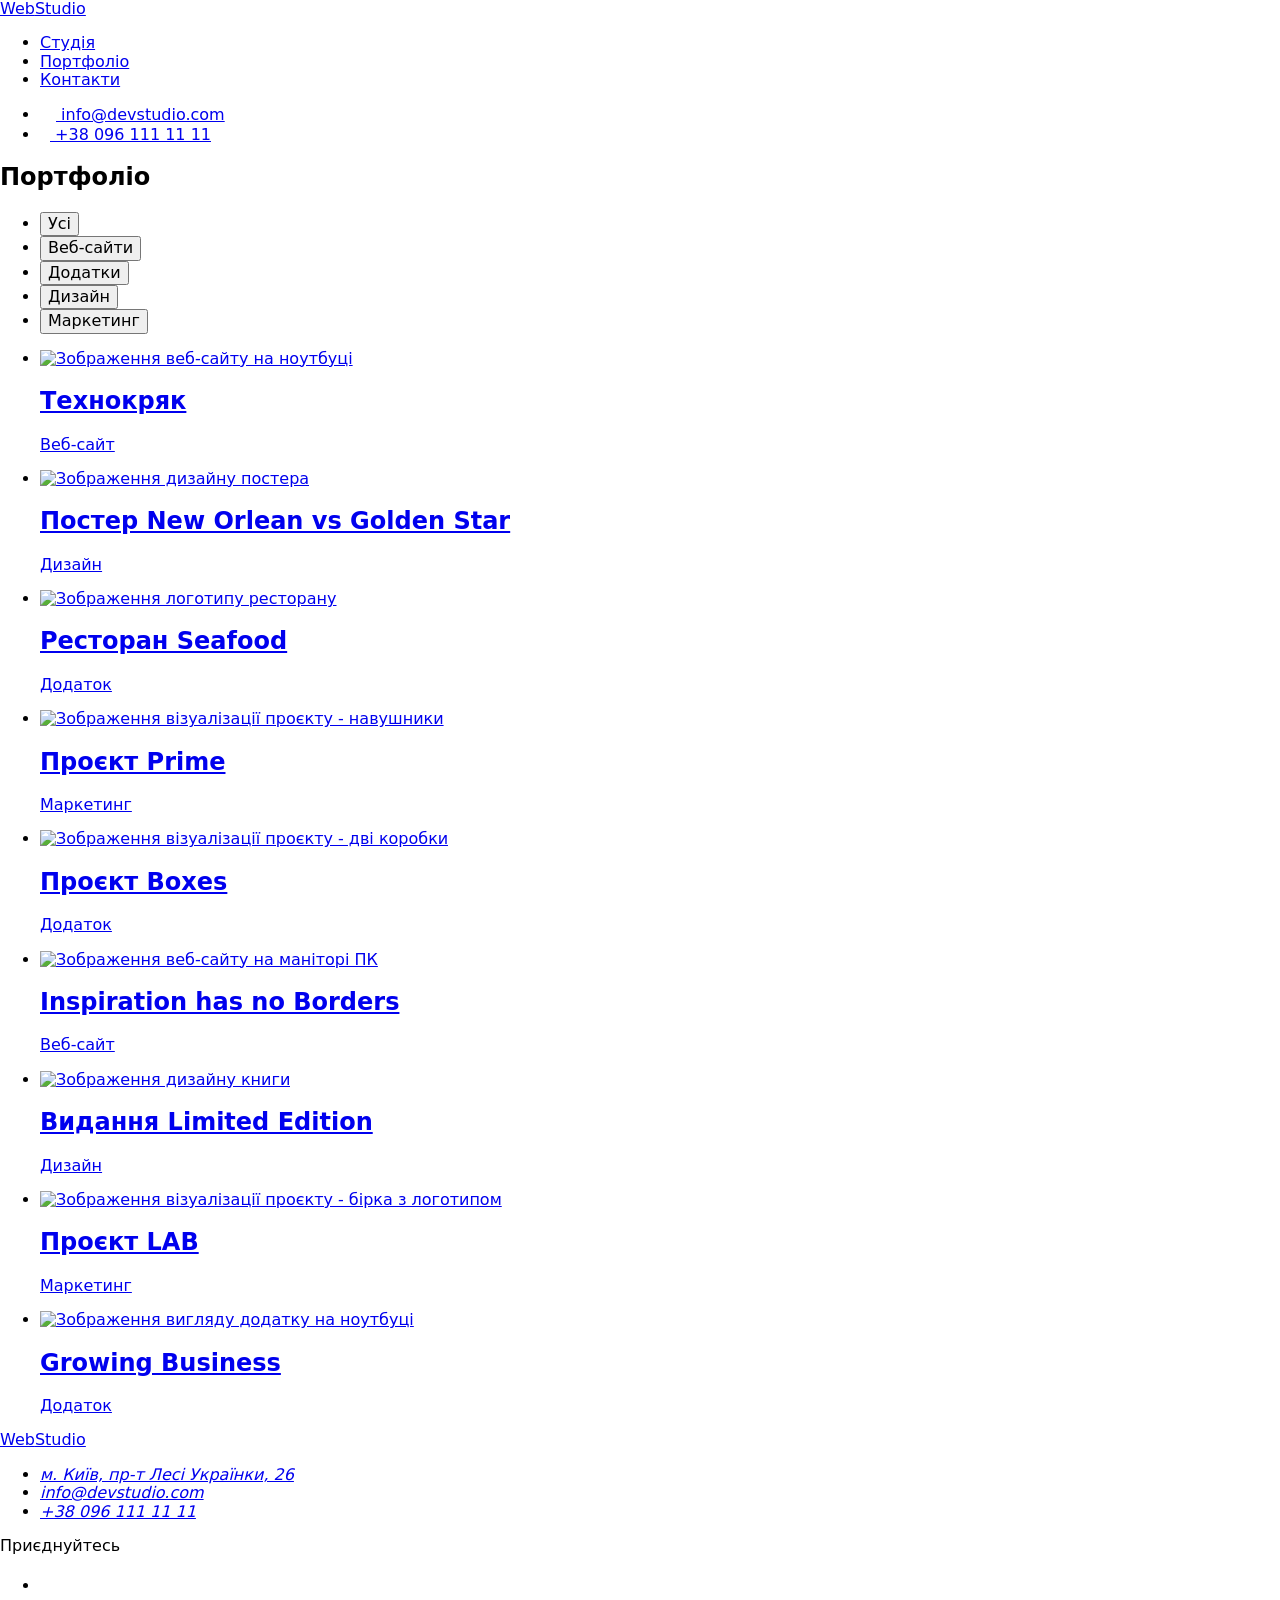
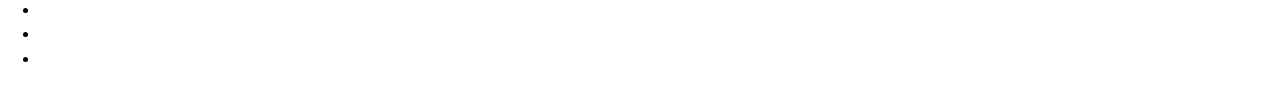
==== portfolio.html @ 33d0b81c "Create portfolio.html" ====
<!DOCTYPE html>
<html lang="uk">
  <head>
    <meta charset="UTF-8" />
    <meta http-equiv="X-UA-Compatible" content="IE=edge" />
    <meta name="viewport" content="width=device-width, initial-scale=1.0" />
    <title>Веб-студія сторінка портфоліо</title>
    <link
      href="https://fonts.googleapis.com/css2?family=Raleway:wght@700&family=Roboto:wght@400;500;700;900&display=swap"
      rel="stylesheet"
    />
    <link
      rel="stylesheet"
      href="https://cdnjs.cloudflare.com/ajax/libs/modern-normalize/1.1.0/modern-normalize.min.css"
      integrity="sha512-wpPYUAdjBVSE4KJnH1VR1HeZfpl1ub8YT/NKx4PuQ5NmX2tKuGu6U/JRp5y+Y8XG2tV+wKQpNHVUX03MfMFn9Q=="
      crossorigin="anonymous"
      referrerpolicy="no-referrer"
    />
    <link rel="stylesheet" href="./css/styles.css" />
  </head>
  <body>
    <header class="header">
      <div class="container site-header">
        <nav class="nav">
          <a href="./index.html" class="logo">Web<span class="logo-header">Studio</span></a>
          <ul class="site-nav">
            <li class="item"><a href="./index.html" class="link">Студія</a></li>
            <li class="item"><a href="./portfolio.html" class="link current">Портфоліо</a></li>
            <li class="item"><a href="#" class="link">Контакти</a></li>
          </ul>
        </nav>
        <ul class="header-contacts">
          <li class="item">
            <a href="mailto:info@devstudio.com" class="contacts">
              <svg class="header-contacts-icon" width="16" height="12">
                <use href="./images/sprite.svg#icon-envelope"></use>
              </svg>
              info@devstudio.com
            </a>
          </li>
          <li class="item">
            <a href="tel:+380961111111" class="contacts">
              <svg class="header-contacts-icon" width="10" height="16">
                <use href="./images/sprite.svg#icon-smartphone"></use>
              </svg>
              +38 096 111 11 11
            </a>
          </li>
        </ul>
      </div>
    </header>
    <main>
      <section class="section">
        <div class="container">
          <h1 class="visually-hidden">Портфоліо</h1>
          <ul class="portfolio-filter">
            <li><button type="button" class="filter-button">Усі</button></li>
            <li><button type="button" class="filter-button">Веб-сайти</button></li>
            <li><button type="button" class="filter-button">Додатки</button></li>
            <li><button type="button" class="filter-button">Дизайн</button></li>
            <li><button type="button" class="filter-button">Маркетинг</button></li>
          </ul>
          <ul class="portfolio-list">
            <li class="portfolio-card">
              <a href="#" class="portfolio-card-link">
                <img src="./images/portfolio1.jpg" alt="Зображення веб-сайту на ноутбуці" width="370" />
                <div class="portfolio-card-bottom">
                  <h2 class="title">Технокряк</h2>
                  <p class="text">Веб-сайт</p>
                </div>
              </a>
            </li>
            <li class="portfolio-card">
              <a href="#" class="portfolio-card-link">
                <img src="./images/portfolio2.jpg" alt="Зображення дизайну постера" width="370" />
                <div class="portfolio-card-bottom">
                  <h2 class="title">Постер New Orlean vs Golden Star</h2>
                  <p class="text">Дизайн</p>
                </div>
              </a>
            </li>
            <li class="portfolio-card">
              <a href="#" class="portfolio-card-link">
                <img src="./images/portfolio3.jpg" alt="Зображення логотипу ресторану" width="370" />
                <div class="portfolio-card-bottom">
                  <h2 class="title">Ресторан Seafood</h2>
                  <p class="text">Додаток</p>
                </div>
              </a>
            </li>
            <li class="portfolio-card">
              <a href="#" class="portfolio-card-link">
                <img src="./images/portfolio4.jpg" alt="Зображення візуалізації проєкту - навушники" width="370" />
                <div class="portfolio-card-bottom">
                  <h2 class="title">Проєкт Prime</h2>
                  <p class="text">Маркетинг</p>
                </div>
              </a>
            </li>
            <li class="portfolio-card">
              <a href="#" class="portfolio-card-link">
                <img src="./images/portfolio5.jpg" alt="Зображення візуалізації проєкту - дві коробки" width="370" />
                <div class="portfolio-card-bottom">
                  <h2 class="title">Проєкт Boxes</h2>
                  <p class="text">Додаток</p>
                </div>
              </a>
            </li>
            <li class="portfolio-card">
              <a href="#" class="portfolio-card-link">
                <img src="./images/portfolio6.jpg" alt="Зображення веб-сайту на маніторі ПК" width="370" />
                <div class="portfolio-card-bottom">
                  <h2 class="title">Inspiration has no Borders</h2>
                  <p class="text">Веб-сайт</p>
                </div>
              </a>
            </li>
            <li class="portfolio-card">
              <a href="#" class="portfolio-card-link">
                <img src="./images/portfolio7.jpg" alt="Зображення дизайну книги" width="370" />
                <div class="portfolio-card-bottom">
                  <h2 class="title">Видання Limited Edition</h2>
                  <p class="text">Дизайн</p>
                </div>
              </a>
            </li>
            <li class="portfolio-card">
              <a href="#" class="portfolio-card-link">
                <img
                  src="./images/portfolio8.jpg"
                  alt="Зображення візуалізації проєкту - бірка з логотипом"
                  width="370"
                />
                <div class="portfolio-card-bottom">
                  <h2 class="title">Проєкт LAB</h2>
                  <p class="text">Маркетинг</p>
                </div>
              </a>
            </li>
            <li class="portfolio-card">
              <a href="#" class="portfolio-card-link">
                <img src="./images/portfolio9.jpg" alt="Зображення вигляду додатку на ноутбуці" width="370" />
                <div class="portfolio-card-bottom">
                  <h2 class="title">Growing Business</h2>
                  <p class="text">Додаток</p>
                </div>
              </a>
            </li>
          </ul>
        </div>
      </section>
    </main>
    <footer>
      <div class="container footer">
        <div>
          <a href="./index.html" class="logo">Web<span class="logo-footer">Studio</span></a>
          <address>
            <ul class="footer-contacts">
              <li>
                <a
                  href="https://goo.gl/maps/CPtrU1FHBa2aNyZL9"
                  target="_blank"
                  rel="noopener noreferrer nofollow"
                  class="contacts address"
                  >м. Київ, пр-т Лесі Українки, 26
                </a>
              </li>
              <li>
                <a href="mailto:info@devstudio.com" class="contacts mailo">info@devstudio.com</a>
              </li>
              <li>
                <a href="tel:+380961111111" class="contacts tel">+38 096 111 11 11</a>
              </li>
            </ul>
          </address>
        </div>
        <div class="socials">
          <p class="socials-invite">Приєднуйтесь</p>
          <ul class="socials-list">
            <li class="socials-item">
              <a href="#" aria-label="Посилання на Instagram" class="socials-link-footer">
                <svg class="socials-icon-footer" width="20" height="20">
                  <use href="./images/sprite.svg#icon-instagram"></use>
                </svg>
              </a>
            </li>
            <li class="socials-item">
              <a href="#" aria-label="Посилання на Twitter" class="socials-link-footer">
                <svg class="socials-icon-footer" width="20" height="20">
                  <use href="./images/sprite.svg#icon-twitter"></use>
                </svg>
              </a>
            </li>
            <li class="socials-item">
              <a href="#" aria-label="Посилання на Facebook" class="socials-link-footer">
                <svg class="socials-icon-footer" width="20" height="20">
                  <use href="./images/sprite.svg#icon-facebook"></use>
                </svg>
              </a>
            </li>
            <li class="socials-item">
              <a href="#" aria-label="Посилання на Linkedin" class="socials-link-footer">
                <svg class="socials-icon-footer" width="20" height="20">
                  <use href="./images/sprite.svg#icon-linkedin"></use>
                </svg>
              </a>
            </li>
          </ul>
        </div>
      </div>
    </footer>
  </body>
</html>
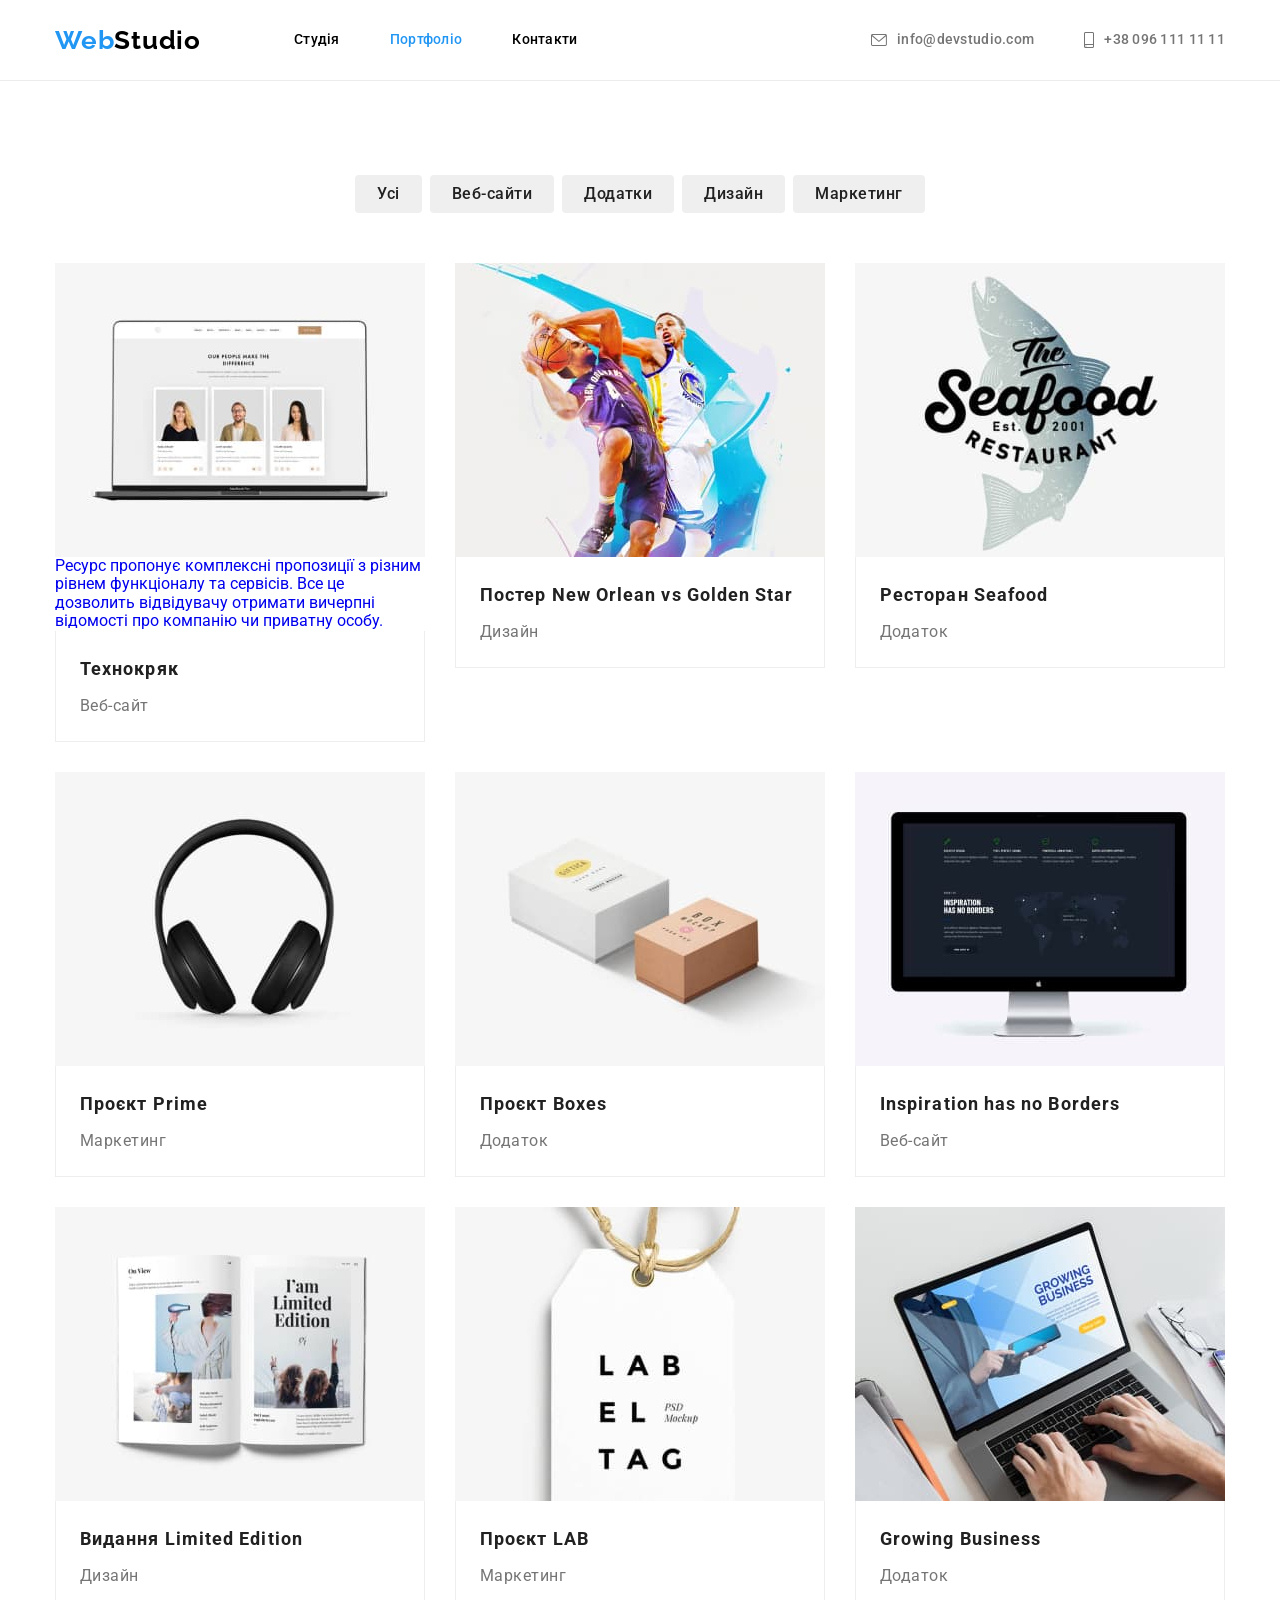
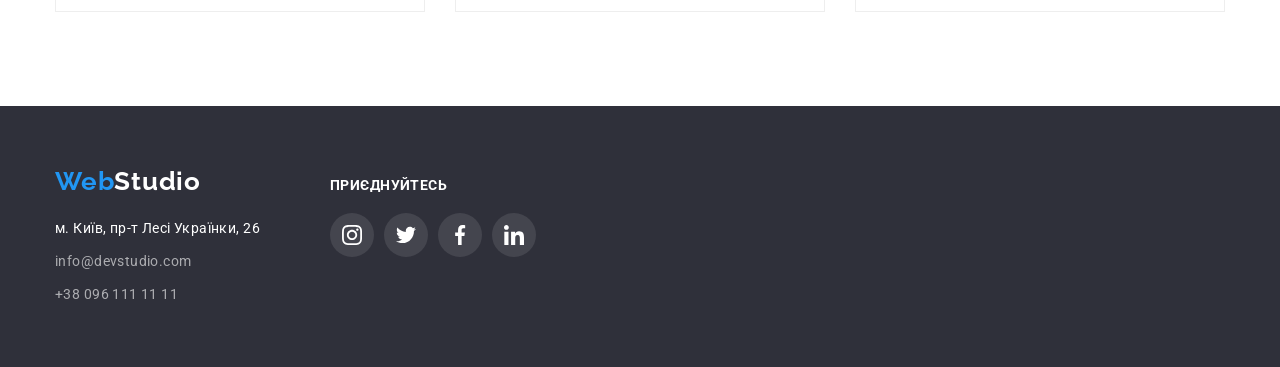
==== commit b08cb8dd: "Update portfolio.html" ====
--- a/portfolio.html
+++ b/portfolio.html
@@ -63,7 +63,13 @@
           <ul class="portfolio-list">
             <li class="portfolio-card">
               <a href="#" class="portfolio-card-link">
-                <img src="./images/portfolio1.jpg" alt="Зображення веб-сайту на ноутбуці" width="370" />
+                <div class="card-thumb">
+                  <img src="./images/portfolio1.jpg" alt="Зображення веб-сайту на ноутбуці" width="370" />
+                  <p class="card-discr">
+                    Ресурс пропонує комплексні пропозиції з різним рівнем функціоналу та сервісів. Все це дозволить
+                    відвідувачу отримати вичерпні відомості про компанію чи приватну особу.
+                  </p>
+                </div>
                 <div class="portfolio-card-bottom">
                   <h2 class="title">Технокряк</h2>
                   <p class="text">Веб-сайт</p>
--- a/css/styles.css
+++ b/css/styles.css
@@ -0,0 +1,580 @@
+/* common css */
+
+:root {
+    --accent-color: #2196F3;
+    --main-color-text: #212121;
+    --secondary-color-text: #757575;
+    --logo-color-text: #000000;
+    --white-color-text: #FFFFFF;
+    --main-color-bg: #FFFFFF;
+    --secondary-color-bg: #F5F4FA;
+    --footer-color-bg: #2F303A;
+    --active-button: #188CE8;
+    --card-border-color: #EEEEEE;
+    --hero-color-bg: #C4C4C4;
+    --contacts-footer: rgba(255, 255, 255, 0.6);
+}
+
+body {
+    font-family: 'Roboto', sans-serif;
+    background-color: var(--main-color-bg);
+    color: var(--secondary-color-text)
+}
+
+/* reset */
+p,
+h1,
+h2,
+h3,
+h4,
+h5,
+h6 {
+    margin: 0;
+}
+
+ul,
+ol {
+    margin: 0;
+    padding-left: 0;
+}
+
+img {
+    display: block;
+    max-width: 100%;
+    height: auto;
+}
+/* ----- */
+
+.container {
+    width: 1200px;
+    padding-left: 15px;
+    padding-right: 15px;
+    margin: 0 auto;
+}
+
+.visually-hidden {
+    position: absolute;
+    white-space: nowrap;
+    width: 1px;
+    height: 1px;
+    overflow: hidden;
+    border: 0;
+    padding: 0;
+    clip: rect(0 0 0 0);
+    clip-path: inset(50%);
+    margin: -1px;
+}
+
+ul {
+    list-style: none;
+}
+
+a {
+    text-decoration: none;
+}
+
+button {
+    display: inline-block;
+    border-radius: 4px;
+    font-family: inherit;
+    cursor: pointer;
+    border: transparent;
+}
+
+.section {
+    padding-top: 94px;
+    padding-bottom: 94px;
+}
+
+.logo {
+    font-family: 'Raleway';
+    font-style: normal;
+    font-weight: 700;
+    font-size: 26px;
+    line-height: 1.19;
+    letter-spacing: 0.03em;
+    color: var(--accent-color);
+}
+
+.logo-header {
+    color: var(--logo-color-text);
+}
+
+.logo-footer {
+    color: var(--white-color-text);
+}
+
+/* header */
+/* site nav */
+.link {
+    font-style: normal;
+    font-weight: 500;
+    font-size: 14px;
+    line-height: 1.14;
+    letter-spacing: 0.02em;
+}
+
+.nav {
+    display: flex;
+    align-items: center;
+}
+
+.site-nav {
+    display: flex;
+    margin-left: 93px;
+    
+}
+
+.site-nav .item {
+    margin-right: 50px;
+}
+
+.site-nav .item:last-child {
+    margin-right: 0;
+}
+
+.site-nav .link {
+    display: block;
+    padding-top: 32px;
+    padding-bottom: 32px;
+    color: var(--logo-color-text);
+}
+
+.site-nav .link:hover,
+.site-nav .link:focus {
+    color: var(--accent-color);
+}
+
+.site-nav .link.current {
+    color: var(--accent-color);
+} 
+
+.header {
+    border-bottom: 1px solid #ECECEC;
+}
+
+.site-header {
+    display: flex; 
+}
+
+.header-contacts {
+    display: flex;
+    margin-left: auto;
+}
+
+.header-contacts .item:not(:last-child) {
+    margin-right: 50px;
+}
+
+.header-contacts .contacts {
+    display: flex;
+    align-items: center;
+    padding-top: 32px;
+    padding-bottom: 32px;
+    font-style: normal;
+    font-weight: 500;
+    font-size: 14px;
+    line-height: 1.14;
+    letter-spacing: 0.02em;
+    color: var(--secondary-color-text);
+}
+.header-contacts .contacts:hover,
+.header-contacts .contacts:focus {
+    color: var(--accent-color);
+}
+
+.header-contacts-icon {
+    margin-right: 10px;
+    fill: var(--secondary-color-text);
+}
+
+.header-contacts .contacts:hover .header-contacts-icon,
+.header-contacts .contacts:focus .header-contacts-icon {
+    fill: var(--accent-color);
+}
+
+/* footer */
+footer {
+    padding-top: 60px;
+    padding-bottom: 60px;
+    background-color: var(--footer-color-bg);
+}
+
+address {
+    margin-top: 20px;
+    font-style: normal;
+}
+
+.footer-contacts .address {
+    font-size: 14px;
+    line-height: 1.71;
+    letter-spacing: 0.03em;
+    color: var(--white-color-text);
+}
+
+.footer-contacts .address:hover,
+.footer-contacts .address:focus {
+    color: var(--accent-color);
+}
+
+.footer-contacts .mailo,
+.footer-contacts .tel {
+    display: block;
+    margin-top: 9px;
+    font-size: 14px;
+    line-height: 1.71;
+    letter-spacing: 0.03em;
+    color: var(--contacts-footer);
+}
+
+.footer-contacts .mailo:hover,
+.footer-contacts .mailo:focus {
+    color: var(--accent-color);
+}
+
+.footer-contacts .tel:hover,
+.footer-contacts .tel:focus {
+    color: var(--accent-color);
+}
+
+.footer {
+    display: flex;
+    align-items: baseline;
+
+}
+
+.socials {
+    margin-left: 70px;
+}
+
+.socials-invite {
+    margin-bottom: 20px;
+    font-style: normal;
+    font-weight: 700;
+    font-size: 14px;
+    line-height: 16px;
+    letter-spacing: 0.03em;
+    text-transform: uppercase;
+    color: var(--white-color-text)
+}
+
+.socials-list {
+    display: flex;
+    justify-content: center;
+    gap: 10px;
+}
+
+.socials-item {
+    width: 44px;
+    height: 44px;
+}
+
+.socials-link-footer {
+    display: flex;
+    align-items: center;
+    justify-content: center;
+    width: 100%;
+    height: 100%;
+    background-color: rgba(255, 255, 255, 0.1);
+    border-radius: 50%;
+}
+
+.socials-icon-footer {
+    fill: var(--white-color-text);
+}
+
+.socials-link-footer:hover,
+.socials-link-footer:focus {
+    background-color: var(--accent-color);
+}
+
+
+/* index.html css */
+
+.hero {
+    text-align: center;
+    max-width: 1600px;
+    padding: 200px 0;
+    margin-left: auto;
+    margin-right: auto;
+    background: var(--hero-color-bg);
+    background-image: linear-gradient(to right, rgba(47, 48, 58, 0.4), rgba(47, 48, 58, 0.4)), url("../images/hero.jpg");
+}
+
+.container.hero-center {
+    max-width: 696px;
+}
+
+.hero-title {
+    margin-bottom: 30px;
+    font-style: normal;
+    font-weight: 900;
+    font-size: 44px;
+    line-height: 1.36;
+    letter-spacing: 0.06em;
+    text-transform: uppercase;
+    text-align: center;
+    color: var(--white-color-text);
+}
+
+.hero-button {
+    padding: 10px 32px;
+    font-style: normal;
+    font-weight: 700;
+    font-size: 16px;
+    line-height: 1.88; 
+    text-align: center;
+    letter-spacing: 0.06em;
+    background-color: var(--accent-color);
+    color: var(--white-color-text);
+}
+
+.hero-button:hover,
+.hero-button:focus {
+    background-color: var(--active-button);
+}
+
+.section-feutures {
+    padding-top: 94px;
+    padding-bottom: 0;
+}
+
+.section-title {
+    margin-bottom: 50px;
+    font-style: normal;
+    font-weight: 700;
+    font-size: 36px;
+    line-height: 1.17;
+    text-align: center;
+    letter-spacing: 0.03em;
+    color: var(--main-color-text);
+}
+
+.feutures-list {
+    display: flex;
+    gap: 30px;
+}
+
+.feutures-list-item {
+    flex-basis: calc((100% - 90px) / 4);
+}
+
+.feutures-decor {
+    display: flex;
+    align-items: center;
+    justify-content: center;
+    margin-bottom: 30px;
+    height: 120px;
+    background-color: var(--secondary-color-bg);
+}
+
+.feutures-list .title {
+    margin-bottom: 10px;
+    font-style: normal;
+    font-weight: 700;
+    font-size: 14px;
+    line-height: 1.14;
+    letter-spacing: 0.03em;
+    text-transform: uppercase;
+    color: var(--main-color-text);
+}
+
+.feutures-list .text {
+    font-size: 14px;
+    line-height: 1.71;
+    letter-spacing: 0.03em;
+}
+
+.presentation-list {
+    display: flex;
+    gap: 30px;
+}
+
+.presentation-item {
+   flex-basis: calc((100% - 60) / 3);
+   position: relative;
+}
+
+.label {
+    display: flex;
+    align-items: center;
+    justify-content: center;
+    position: absolute;
+    bottom: 0;
+    width: 370px;
+    height: 70px;
+    background: rgba(47, 48, 58, 0.8);
+}
+
+.label-discr {
+    font-weight: 700;
+    font-size: 14px;
+    line-height: 16px;
+    letter-spacing: 0.03em;
+    text-transform: uppercase;
+    color: var(--white-color-text);
+}
+
+.team {
+    background-color: var(--secondary-color-bg);
+}
+
+.team-list {
+    display: flex;
+    gap: 30px
+}
+
+.team-member {
+    flex-basis: calc((100% - 90) / 4);
+    box-shadow: 0px 1px 3px rgba(0, 0, 0, 0.12), 0px 1px 1px rgba(0, 0, 0, 0.14), 0px 2px 1px rgba(0, 0, 0, 0.2);
+    border-radius: 0px 0px 4px 4px;
+    background-color: var(--main-color-bg);
+}
+
+.team-member-discr {
+    padding-top: 30px;
+    padding-bottom: 30px;
+}
+
+.team-list .title {
+    margin-bottom: 10px;
+    font-style: normal;
+    font-weight: 500;
+    font-size: 16px;
+    line-height: 19px;
+    text-align: center;
+    letter-spacing: 0.03em;
+    color: var(--main-color-text);
+}
+
+.team-list .text {
+    font-size: 16px;
+    line-height: 19px;
+    text-align: center;
+    letter-spacing: 0.03em;
+    margin-bottom: 16px;
+}
+
+/* .socials-list and .socials-item create added above */
+.socials-link {
+    display: flex;
+    align-items: center;
+    justify-content: center;
+    width: 100%;
+    height: 100%;
+    background-color: #FFFFFF;
+    border-radius: 50%;
+}
+
+.socials-icon {
+    fill: #AFB1B8;
+}
+
+.socials-link:hover,
+.socials-link:focus {
+    background-color: var(--accent-color);
+}
+
+.socials-link:hover .socials-icon,
+.socials-link:focus .socials-icon {
+    fill: var(--white-color-text);
+}
+
+
+.clients-list {
+    display: flex;
+    gap: 30px;
+}
+.clients-logo {
+    flex-basis: calc((100% -150px) / 6);
+    height: 92px;
+}
+.logo-link {
+    display: flex;
+    align-items: center;
+    justify-content: center;
+    width: 100%;
+    height: 100%;
+    border: 1px solid #AFB1B8;
+    border-radius: 4px;
+}
+.logo-icon {
+    fill: #AFB1B8;
+}
+.logo-link:hover {
+    border-color: var(--accent-color);
+}
+.logo-link:hover .logo-icon,
+.logo-link:focus .logo-icon {
+    fill: var(--accent-color);
+}
+
+
+/* portfolio.html css */
+
+.portfolio-filter {
+    display: flex;
+    justify-content: center;
+    gap: 8px;
+    margin-bottom: 50px;   
+}
+
+.filter-button {
+    padding: 6px 22px;
+    font-style: normal;
+    font-weight: 500;
+    font-size: 16px;
+    line-height: 1.63;
+    text-align: center;
+    letter-spacing: 0.03em;
+    color: var(--main-color-text);
+}
+
+.filter-button:hover,
+.filter-button:focus {
+    background-color: var(--accent-color);
+    color: var(--white-color-text);
+    box-shadow: 0px 3px 1px rgba(0, 0, 0, 0.1), 0px 1px 2px rgba(0, 0, 0, 0.08), 0px 2px 2px rgba(0, 0, 0, 0.12);
+}
+
+.portfolio-list {
+    display: flex;
+    flex-wrap: wrap;
+    gap: 30px;
+}
+
+.portfolio-card {
+    flex-basis: calc((100% - 60px) / 3);
+}
+
+.portfolio-card-link {
+    display: inline-block;
+}
+
+.portfolio-card-link:hover,
+.portfolio-card-link:focus {
+    box-shadow: 0px 1px 1px rgba(0, 0, 0, 0.12), 0px 4px 4px rgba(0, 0, 0, 0.06), 1px 4px 6px rgba(0, 0, 0, 0.16);
+}
+
+.portfolio-list .title {
+    margin-bottom: 4px;
+    font-weight: 700;
+    font-size: 18px;
+    line-height: 2.00;
+    letter-spacing: 0.06em;
+    color: var(--main-color-text);
+}
+
+.portfolio-list .text {
+    font-size: 16px;
+    line-height: 1.88;
+    letter-spacing: 0.03em;
+    color: var(--secondary-color-text);
+}
+
+.portfolio-card-bottom {
+    padding: 20px 24px;
+    border-left: 1px solid var(--card-border-color);
+    border-right: 1px solid var(--card-border-color);
+    border-bottom: 1px solid var(--card-border-color);
+}
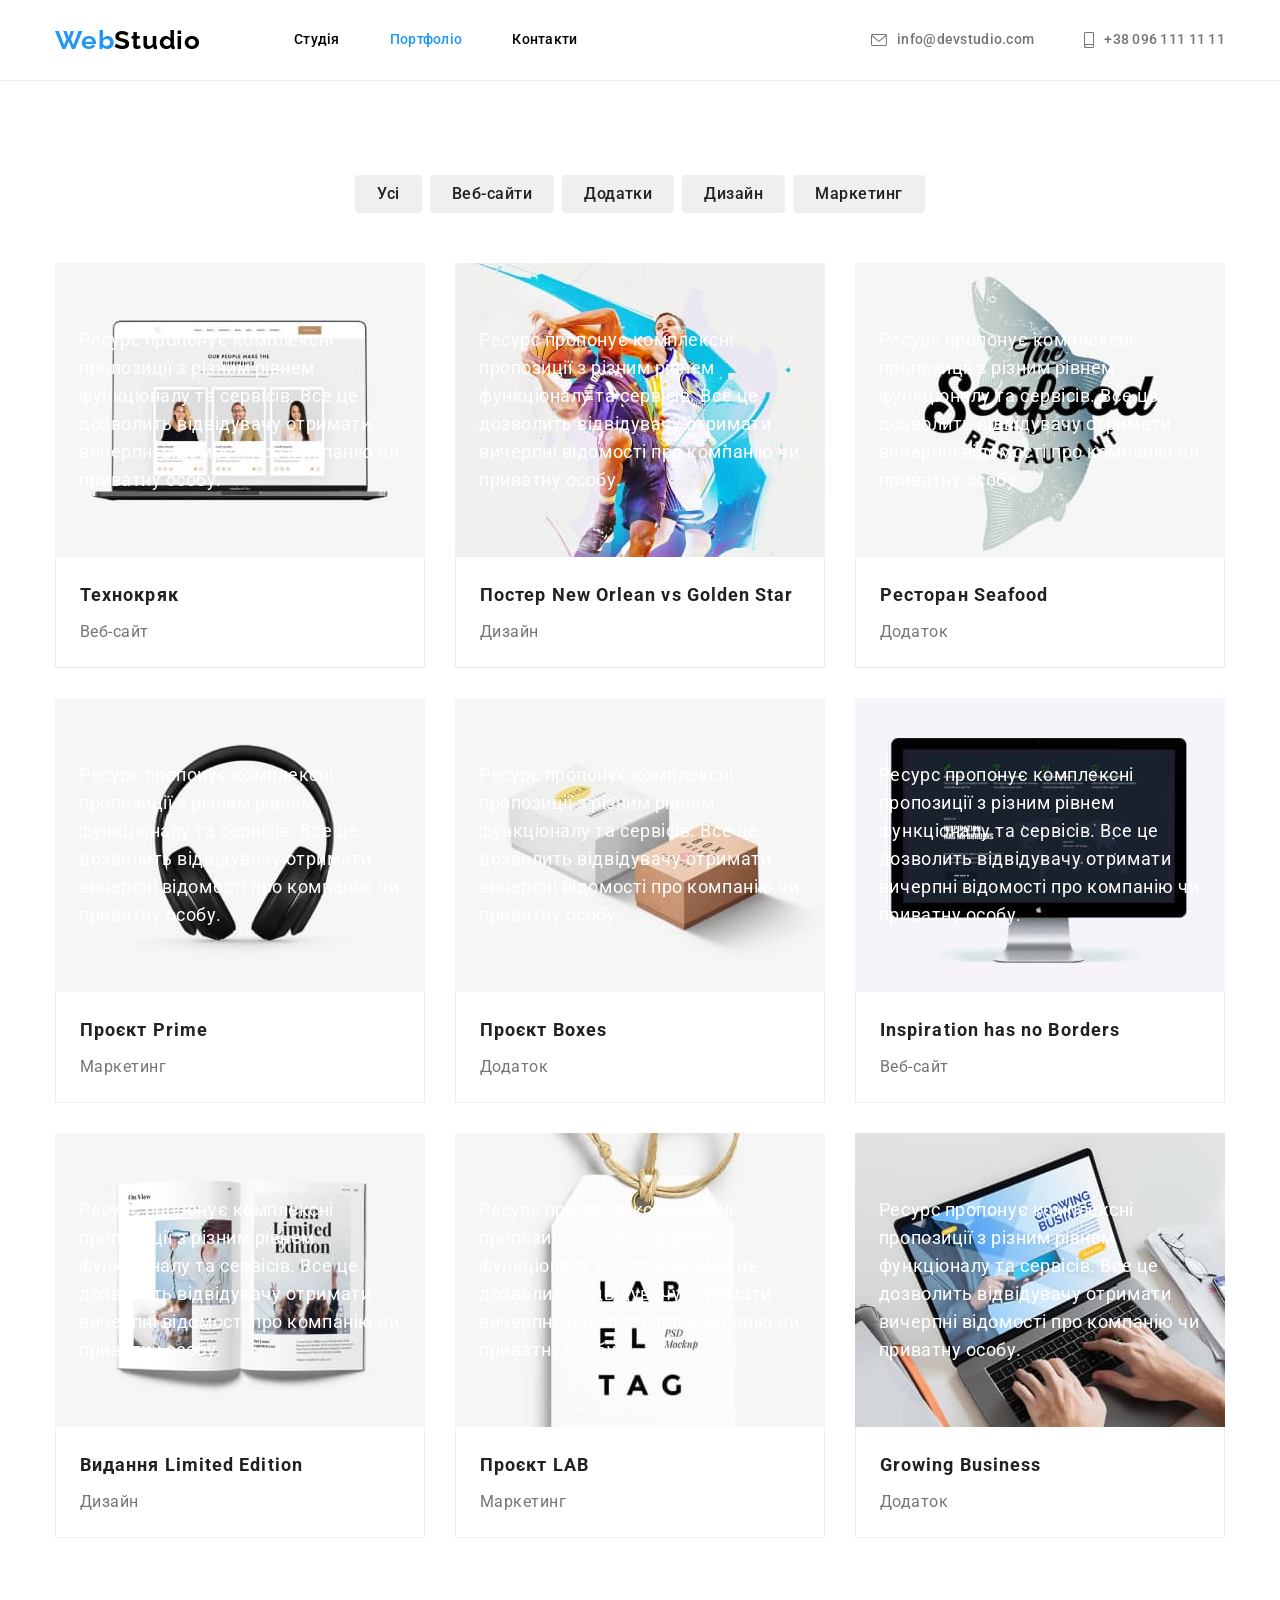
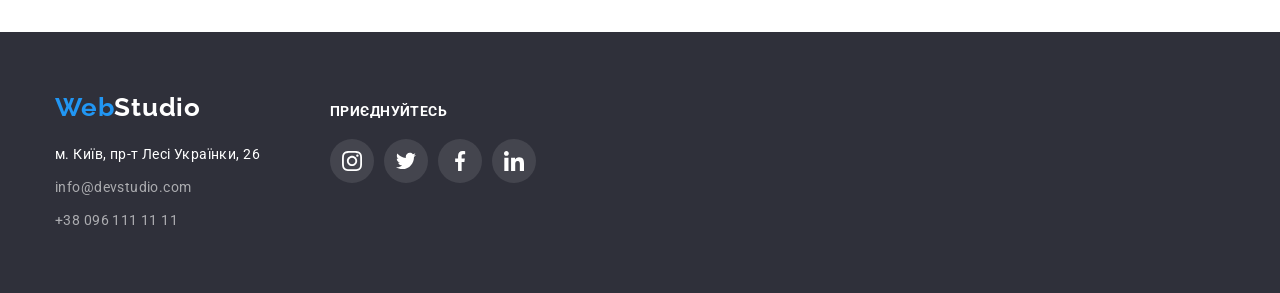
==== commit 989a831b: "Update portfolio.html" ====
--- a/portfolio.html
+++ b/portfolio.html
@@ -65,10 +65,12 @@
               <a href="#" class="portfolio-card-link">
                 <div class="card-thumb">
                   <img src="./images/portfolio1.jpg" alt="Зображення веб-сайту на ноутбуці" width="370" />
-                  <p class="card-discr">
-                    Ресурс пропонує комплексні пропозиції з різним рівнем функціоналу та сервісів. Все це дозволить
-                    відвідувачу отримати вичерпні відомості про компанію чи приватну особу.
-                  </p>
+                  <div class="card-overlay">
+                    <p class="card-discr">
+                      Ресурс пропонує комплексні пропозиції з різним рівнем функціоналу та сервісів. Все це дозволить
+                      відвідувачу отримати вичерпні відомості про компанію чи приватну особу.
+                    </p>
+                  </div>
                 </div>
                 <div class="portfolio-card-bottom">
                   <h2 class="title">Технокряк</h2>
@@ -78,7 +80,15 @@
             </li>
             <li class="portfolio-card">
               <a href="#" class="portfolio-card-link">
-                <img src="./images/portfolio2.jpg" alt="Зображення дизайну постера" width="370" />
+                <div class="card-thumb">
+                  <img src="./images/portfolio2.jpg" alt="Зображення дизайну постера" width="370" />
+                  <div class="card-overlay">
+                    <p class="card-discr">
+                      Ресурс пропонує комплексні пропозиції з різним рівнем функціоналу та сервісів. Все це дозволить
+                      відвідувачу отримати вичерпні відомості про компанію чи приватну особу.
+                    </p>
+                  </div>
+                </div>
                 <div class="portfolio-card-bottom">
                   <h2 class="title">Постер New Orlean vs Golden Star</h2>
                   <p class="text">Дизайн</p>
@@ -87,7 +97,15 @@
             </li>
             <li class="portfolio-card">
               <a href="#" class="portfolio-card-link">
-                <img src="./images/portfolio3.jpg" alt="Зображення логотипу ресторану" width="370" />
+                <div class="card-thumb">
+                  <img src="./images/portfolio3.jpg" alt="Зображення логотипу ресторану" width="370" />
+                  <div class="card-overlay">
+                    <p class="card-discr">
+                      Ресурс пропонує комплексні пропозиції з різним рівнем функціоналу та сервісів. Все це дозволить
+                      відвідувачу отримати вичерпні відомості про компанію чи приватну особу.
+                    </p>
+                  </div>
+                </div>
                 <div class="portfolio-card-bottom">
                   <h2 class="title">Ресторан Seafood</h2>
                   <p class="text">Додаток</p>
@@ -96,7 +114,15 @@
             </li>
             <li class="portfolio-card">
               <a href="#" class="portfolio-card-link">
-                <img src="./images/portfolio4.jpg" alt="Зображення візуалізації проєкту - навушники" width="370" />
+                <div class="card-thumb">
+                  <img src="./images/portfolio4.jpg" alt="Зображення візуалізації проєкту - навушники" width="370" />
+                  <div class="card-overlay">
+                    <p class="card-discr">
+                      Ресурс пропонує комплексні пропозиції з різним рівнем функціоналу та сервісів. Все це дозволить
+                      відвідувачу отримати вичерпні відомості про компанію чи приватну особу.
+                    </p>
+                  </div>
+                </div>
                 <div class="portfolio-card-bottom">
                   <h2 class="title">Проєкт Prime</h2>
                   <p class="text">Маркетинг</p>
@@ -105,7 +131,15 @@
             </li>
             <li class="portfolio-card">
               <a href="#" class="portfolio-card-link">
-                <img src="./images/portfolio5.jpg" alt="Зображення візуалізації проєкту - дві коробки" width="370" />
+                <div class="card-thumb">
+                  <img src="./images/portfolio5.jpg" alt="Зображення візуалізації проєкту - дві коробки" width="370" />
+                  <div class="card-overlay">
+                    <p class="card-discr">
+                      Ресурс пропонує комплексні пропозиції з різним рівнем функціоналу та сервісів. Все це дозволить
+                      відвідувачу отримати вичерпні відомості про компанію чи приватну особу.
+                    </p>
+                  </div>
+                </div>
                 <div class="portfolio-card-bottom">
                   <h2 class="title">Проєкт Boxes</h2>
                   <p class="text">Додаток</p>
@@ -114,7 +148,15 @@
             </li>
             <li class="portfolio-card">
               <a href="#" class="portfolio-card-link">
-                <img src="./images/portfolio6.jpg" alt="Зображення веб-сайту на маніторі ПК" width="370" />
+                <div class="card-thumb">
+                  <img src="./images/portfolio6.jpg" alt="Зображення веб-сайту на маніторі ПК" width="370" />
+                  <div class="card-overlay">
+                    <p class="card-discr">
+                      Ресурс пропонує комплексні пропозиції з різним рівнем функціоналу та сервісів. Все це дозволить
+                      відвідувачу отримати вичерпні відомості про компанію чи приватну особу.
+                    </p>
+                  </div>
+                </div>
                 <div class="portfolio-card-bottom">
                   <h2 class="title">Inspiration has no Borders</h2>
                   <p class="text">Веб-сайт</p>
@@ -123,7 +165,15 @@
             </li>
             <li class="portfolio-card">
               <a href="#" class="portfolio-card-link">
-                <img src="./images/portfolio7.jpg" alt="Зображення дизайну книги" width="370" />
+                <div class="card-thumb">
+                  <img src="./images/portfolio7.jpg" alt="Зображення дизайну книги" width="370" />
+                  <div class="card-overlay">
+                    <p class="card-discr">
+                      Ресурс пропонує комплексні пропозиції з різним рівнем функціоналу та сервісів. Все це дозволить
+                      відвідувачу отримати вичерпні відомості про компанію чи приватну особу.
+                    </p>
+                  </div>
+                </div>
                 <div class="portfolio-card-bottom">
                   <h2 class="title">Видання Limited Edition</h2>
                   <p class="text">Дизайн</p>
@@ -132,11 +182,19 @@
             </li>
             <li class="portfolio-card">
               <a href="#" class="portfolio-card-link">
-                <img
-                  src="./images/portfolio8.jpg"
-                  alt="Зображення візуалізації проєкту - бірка з логотипом"
-                  width="370"
-                />
+                <div class="card-thumb">
+                  <img
+                    src="./images/portfolio8.jpg"
+                    alt="Зображення візуалізації проєкту - бірка з логотипом"
+                    width="370"
+                  />
+                  <div class="card-overlay">
+                    <p class="card-discr">
+                      Ресурс пропонує комплексні пропозиції з різним рівнем функціоналу та сервісів. Все це дозволить
+                      відвідувачу отримати вичерпні відомості про компанію чи приватну особу.
+                    </p>
+                  </div>
+                </div>
                 <div class="portfolio-card-bottom">
                   <h2 class="title">Проєкт LAB</h2>
                   <p class="text">Маркетинг</p>
@@ -145,7 +203,15 @@
             </li>
             <li class="portfolio-card">
               <a href="#" class="portfolio-card-link">
-                <img src="./images/portfolio9.jpg" alt="Зображення вигляду додатку на ноутбуці" width="370" />
+                <div class="card-thumb">
+                  <img src="./images/portfolio9.jpg" alt="Зображення вигляду додатку на ноутбуці" width="370" />
+                  <div class="card-overlay">
+                    <p class="card-discr">
+                      Ресурс пропонує комплексні пропозиції з різним рівнем функціоналу та сервісів. Все це дозволить
+                      відвідувачу отримати вичерпні відомості про компанію чи приватну особу.
+                    </p>
+                  </div>
+                </div>
                 <div class="portfolio-card-bottom">
                   <h2 class="title">Growing Business</h2>
                   <p class="text">Додаток</p>
--- a/css/styles.css
+++ b/css/styles.css
@@ -448,11 +448,12 @@
 }
 
 .team-list .text {
+    margin-bottom: 16px;
     font-size: 16px;
     line-height: 19px;
     text-align: center;
     letter-spacing: 0.03em;
-    margin-bottom: 16px;
+    
 }
 
 /* .socials-list and .socials-item create added above */
@@ -509,6 +510,46 @@
     fill: var(--accent-color);
 }
 
+/* modal-window */
+
+.backdrop {
+    position: fixed;
+    top: 0;
+    left: 0;
+    width: 100%;
+    height: 100%;
+    background-color: rgba(0, 0, 0, 0.2);
+}
+
+.backdrop.is-hidden{
+    opacity: 0;
+    pointer-events: none;
+}
+
+.modal {
+    position: absolute;
+    top: 50%;
+    left: 50%;
+    transform: translate(-50%, -50%);
+    min-width: 528px;
+    min-height: 581px;
+    background-color: var(--main-color-bg); 
+}
+
+.close-btn {
+    display: flex;
+    position: absolute;
+    top: 8px;
+    right: 8px;
+    align-items: center;
+    width: 30px;
+    height: 30px;
+    border: 1px solid rgba(0, 0, 0, 0.1);
+    border-radius: 50%;
+}
+
+
+
 
 /* portfolio.html css */
 
@@ -551,9 +592,40 @@
     display: inline-block;
 }
 
+.card-thumb {
+    display: flex;
+    position: relative;
+}
+
+.card-thumb::before {
+    position: absolute;
+    content: "";
+    width: 100%;
+    height: 100%;
+    background: rgba(33, 150, 243, 0.9);
+    opacity: 0;
+}
+
+.card-discr {
+    position: absolute;
+    top: 50%;
+    left: 50%;
+    transform: translate(-50%, -50%);
+    min-width: 322px;
+    font-size: 18px;
+    line-height: 28px;
+    letter-spacing: 0.03em;
+    color: var(--white-color-text);
+}
+
 .portfolio-card-link:hover,
 .portfolio-card-link:focus {
     box-shadow: 0px 1px 1px rgba(0, 0, 0, 0.12), 0px 4px 4px rgba(0, 0, 0, 0.06), 1px 4px 6px rgba(0, 0, 0, 0.16);
+}
+
+.portfolio-card-link:hover .card-thumb::before,
+.portfolio-card-link:focus .card-thumb::before {
+    opacity: 1;
 }
 
 .portfolio-list .title {
